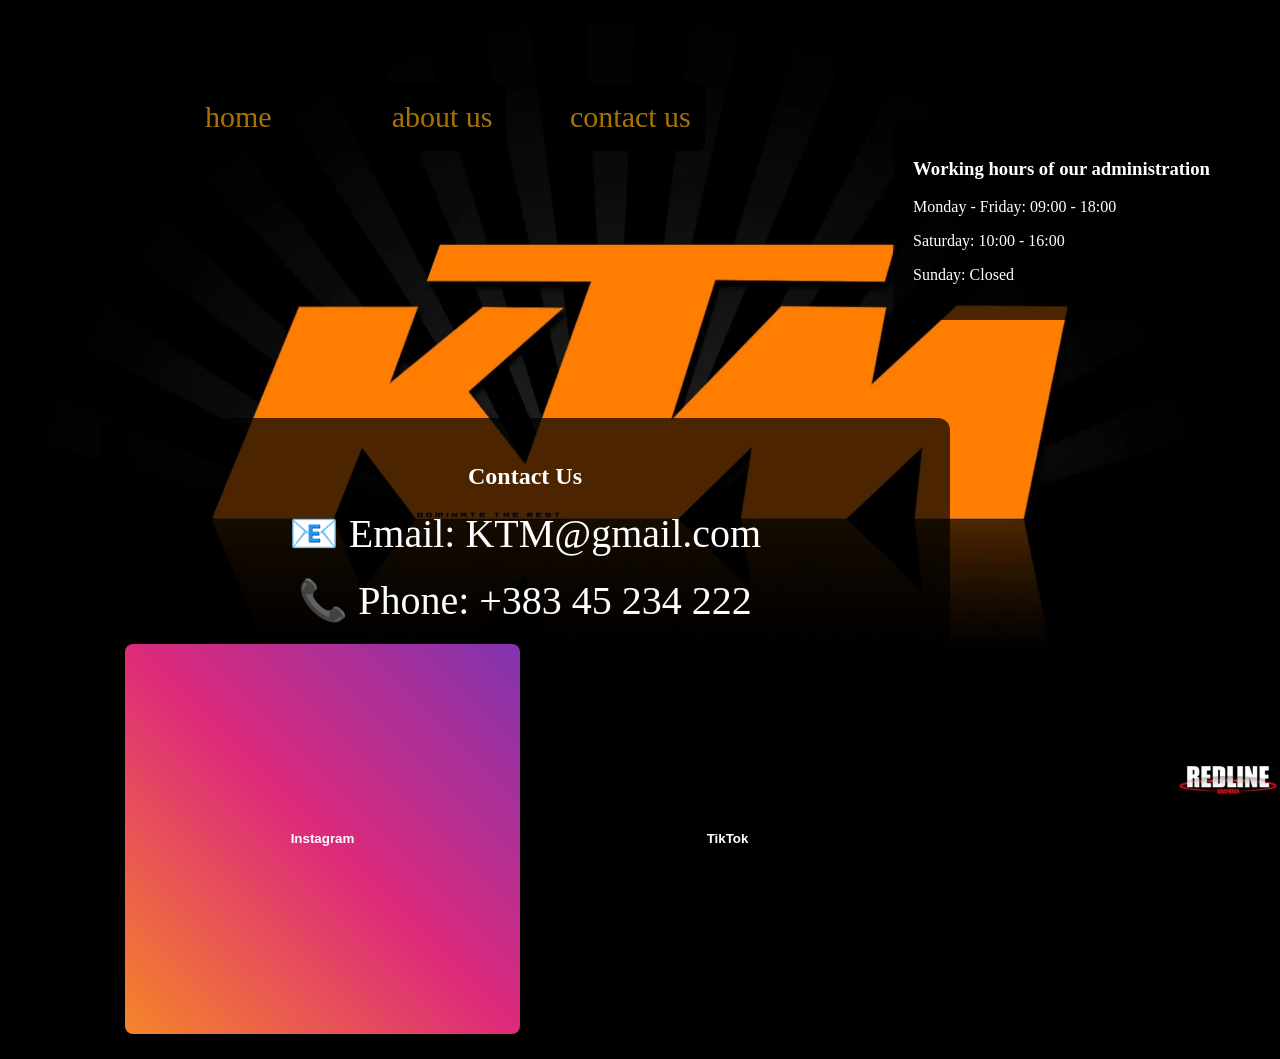
==== Ensar/index.html @ 3b07f46f "ensar commit" ====
nline text	
<!DOCTYPE html>
<html lang="en">
<head>
    <meta charset="UTF-8">
    <meta name="viewport" content="width=device-width, initial-scale=1.0">
    <title>Our motorcycles</title>
    <link rel="stylesheet" href="style.css">

</head>
<body>
    <div id="hero">
        <nav class="navbar">
           <ul>
            <li><a href="#">home</a></li>
           </ul>
           <ul>
             <li><a href="#">about us</a></li>
            <li><a href="contact.html">contact us</a></li>
           
           </ul>
        </nav>
        <img src="images/IMAGE.webp" alt="KMT">
          <ul>
       
             <section class="contact-section">
    <h2>Contact Us</h2>

    <div class="contact-item">
        <span>📧 Email:</span>
        <span>KTM@gmail.com</span>
    </div>

    <div class="contact-item">
        <span>📞 Phone:</span>
        <span>+383 45 234 222</span>
    </div>

    <div class="social-links">
        <button class="social-btn instagram">Instagram</button>
        <button class="social-btn tiktok">TikTok</button>
    </div>
    </div>
       <p>search about us</p>
    <input type="text" id="searchBox" placeholder="Search...">
 
<button id="searchBtn">done</button>
</section>
      </ul>
      </div>
     
<script src="main.js"></script>
  <div class="work-hours">
    <h3>Working hours of our administration</h3>
    <p>Monday - Friday: 09:00 - 18:00</p>
    <p>Saturday: 10:00 - 16:00</p>
    <p>Sunday: Closed</p>
</div>
       
   
     
     

     
</body>
</html>
---- Ensar/style.css ----
body{
    background-color: rgb(0, 0, 0);
    margin: 0;
}

.navbar {
    display: flex;
    background: none;
    position: absolute;
    left: 30px;
    top: 20px;
    right: auto;
    gap: 10px;
    color: rgb(0, 0, 0);
    margin-left:100px ;
    margin-right: 20px;
    text-decoration:none;
    width: 100%;
    height: 100%;
    font-size: 30px;}

.navbar a{
   display: inline-block;
   padding: 17px 14px;
   text-align: center;
   text-shadow: 1px 1px 1px black;
   color: rgb(168, 115, 0);
   margin: 5px;
   border-radius: 8px;
   background-color: rgb(0, 0, 0);
   text-decoration: none;
}

.navbar a:hover {
    color: white;
    transform:rotateX(20deg) ;
}

nav ul li {
    display: inline-block;
    padding: 10px 16px;
}

#hero h1 {
    position: absolute;
    top: 300px;
    left: 5%;
font-size: 60px;
font-family: 'Segoe UI', Tahoma, Geneva, Verdana, sans-serif;
text-shadow: 2px 2px 2px rgb(238, 238, 238); }

#hero {
    position: relative;
    text-align: center;
    color: white;
    height: 1vh;
}
.contact-section {
    position: absolute;
    top: 400px;
    left: 100px;
    z-index: 10;

    background: rgba(0,0,0,0.7);
    padding: 25px;
    border-radius: 12px;
    color: white;
    max-width: 800px;
}

.contact-section h2 {
    margin-bottom: 20px;
    text-align: center;
}

.contact-item {
    margin: 12px 0;
    font-size: 40px;
    margin-top: 20px;
}

.social-links {
    margin-top: 20px;
    display: flex;
    gap: 10px;
 
}

.social-btn {
    padding: 10px 18px;
    border: none;
    border-radius: 8px;
    color: white;
    font-weight: bold;
    cursor: pointer;
    transition: 0.3s;
    width: 900px;
    height: 390px;
    flex-direction: column;
    align-items: center;    
    gap: 20px;
    flex-direction: column;
    align-items: center;
    gap: 10px;
}
 


.instagram {
    background: linear-gradient(45deg, #f58529, #dd2a7b, #8134af);
}

.tiktok {
    background: #000;
}

.social-btn:hover {
    transform: translateY(-3px);
}


#hero img {
    width: 100%;
    max-height: 1700px;
    object-fit: cover;
}
#searchBox {
    padding: 10px;
    width: 250px;
    font-size: 16px;
}

#searchBtn {
    padding: 10px 20px;
    font-size: 16px;
    cursor: pointer;
}
#searchBox,
#searchBtn {
    position: relative;
    z-index: 11;
    left: 1500px;
}

.work-hours {
    position: absolute;
    top: 10 0px;
    right: 50px;
    color: white;
    background: rgba(0,0,0,0.7);
    padding: 20px;
    border-radius: 10px;
}
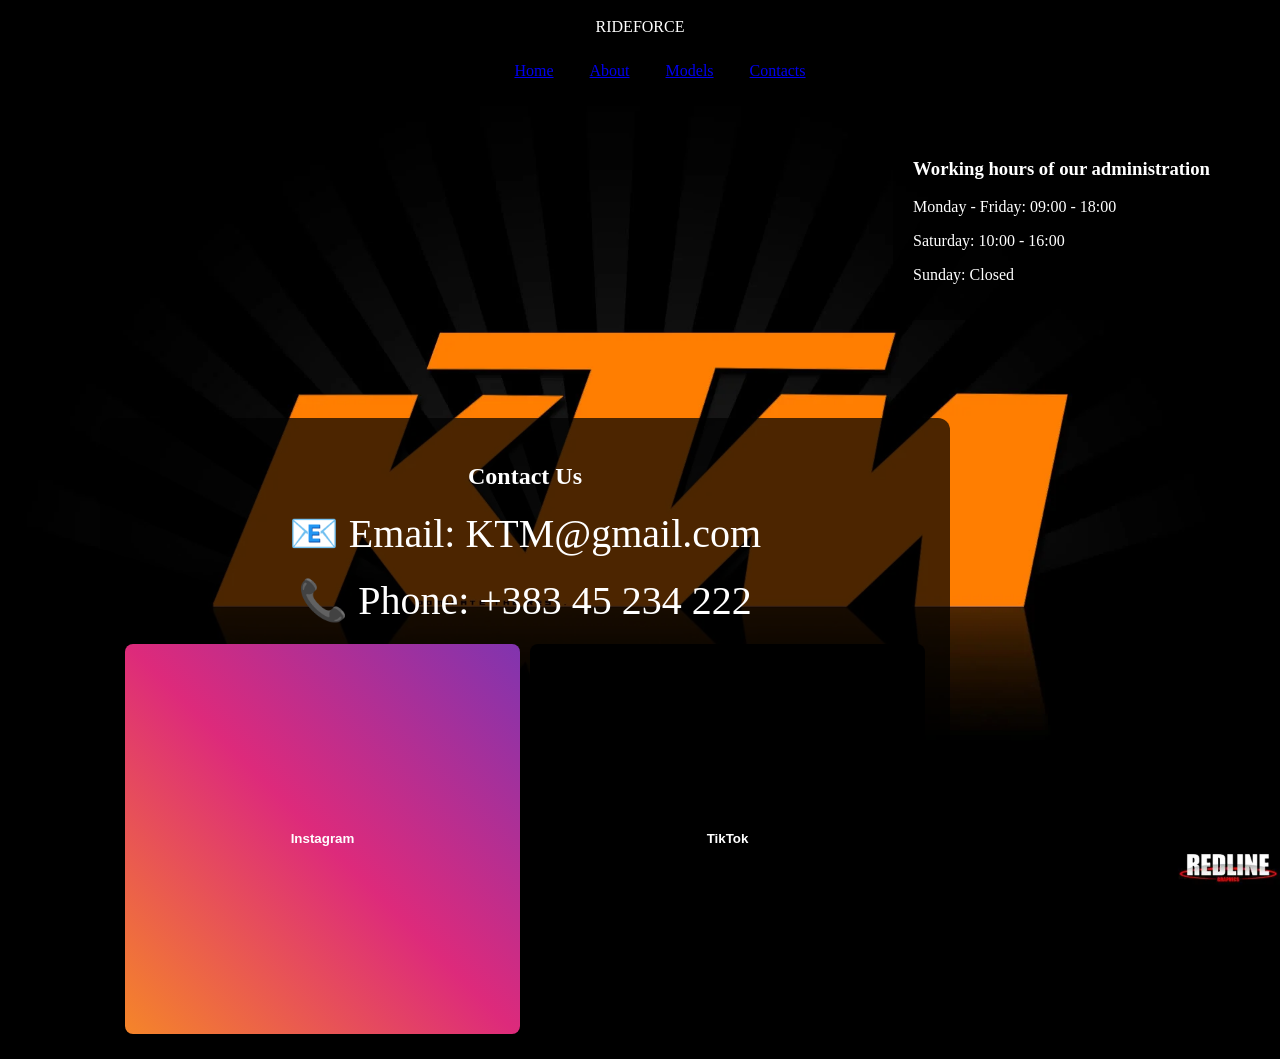
==== commit 36d55f8f: "e" ====
--- a/Ensar/index.html
+++ b/Ensar/index.html
@@ -10,16 +10,15 @@
 </head>
 <body>
     <div id="hero">
-        <nav class="navbar">
-           <ul>
-            <li><a href="#">home</a></li>
-           </ul>
-           <ul>
-             <li><a href="#">about us</a></li>
-            <li><a href="contact.html">contact us</a></li>
-           
-           </ul>
-        </nav>
+        <nav>
+      <div class="logo">RIDEFORCE</div>
+      <ul>
+        <li><a href="../ledion/">Home</a></li>
+        <li><a href="../Onida/">About</a></li>
+        <li><a href="../Maida/" class="active">Models</a></li>
+        <li><a href="../Ensar/">Contacts</a></li>
+      </ul>
+    </nav>
         <img src="images/IMAGE.webp" alt="KMT">
           <ul>
        
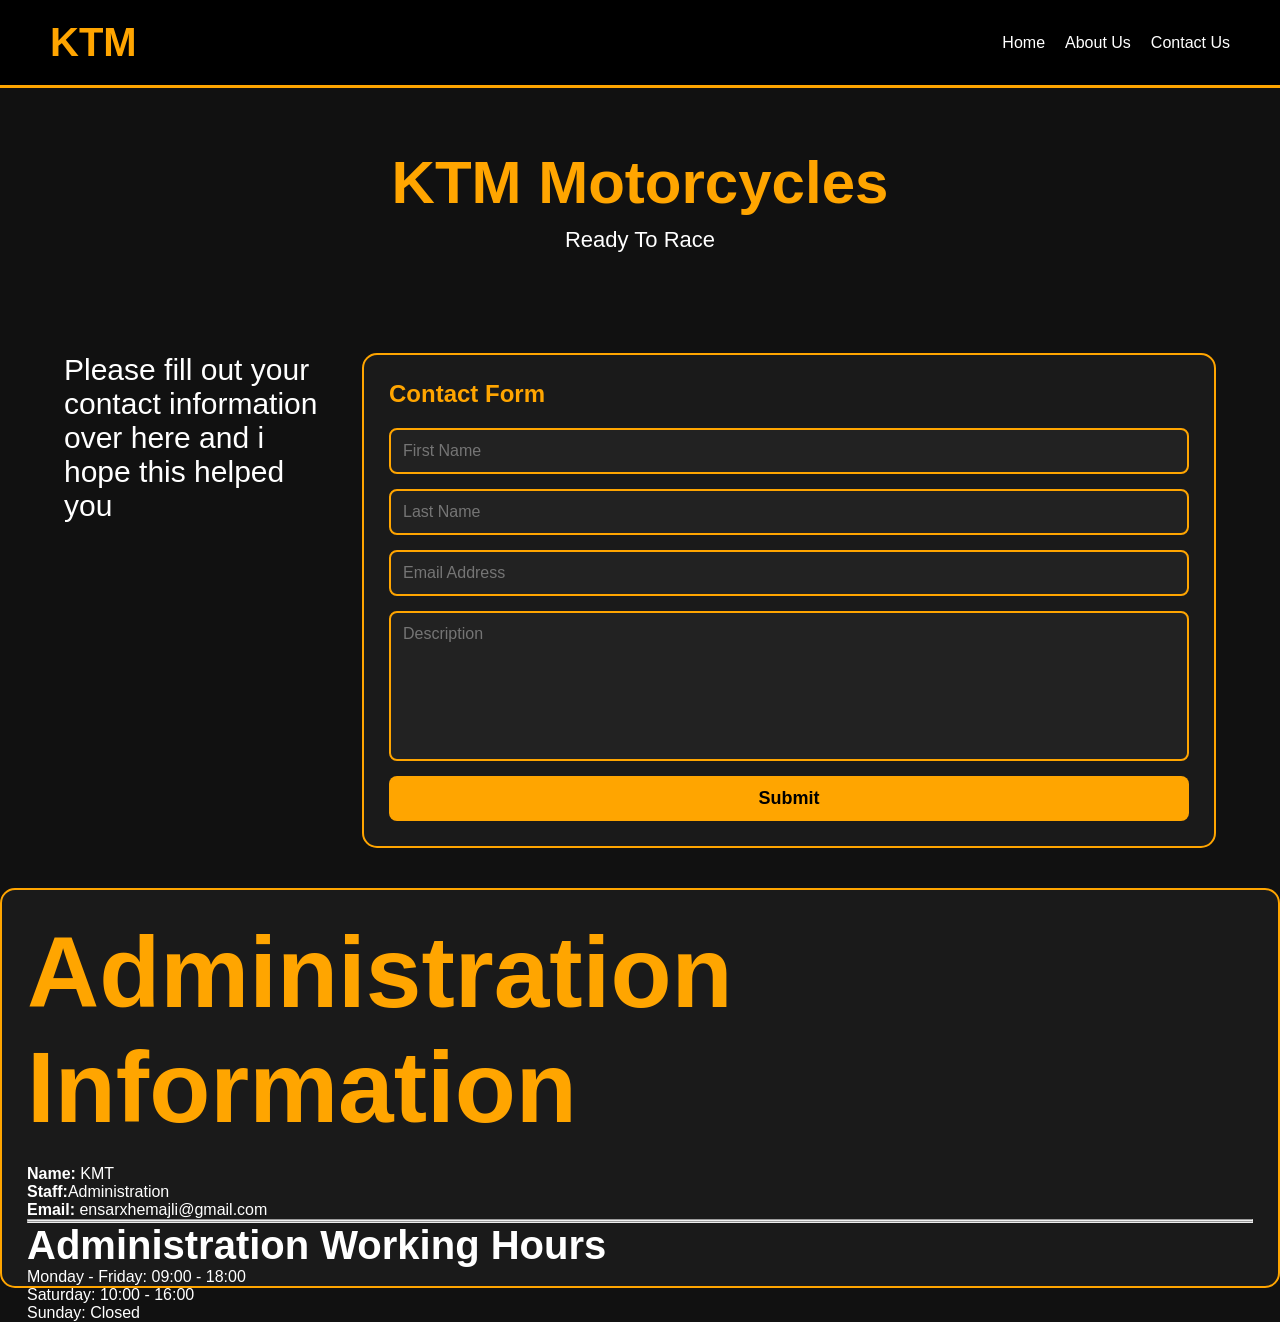
==== commit 357b419b: "ENSAR commit" ====
--- a/Ensar/index.html
+++ b/Ensar/index.html
@@ -1,65 +1,97 @@
-nline text	
 <!DOCTYPE html>
 <html lang="en">
 <head>
     <meta charset="UTF-8">
     <meta name="viewport" content="width=device-width, initial-scale=1.0">
-    <title>Our motorcycles</title>
+    <title>KTM Contact Page</title>
     <link rel="stylesheet" href="style.css">
-
 </head>
 <body>
-    <div id="hero">
-        <nav>
-      <div class="logo">RIDEFORCE</div>
-      <ul>
-        <li><a href="../ledion/">Home</a></li>
-        <li><a href="../Onida/">About</a></li>
-        <li><a href="../Maida/" class="active">Models</a></li>
-        <li><a href="../Ensar/">Contacts</a></li>
-      </ul>
+
+    <nav class="navbar">
+        <div class="logo">KTM</div>
+
+        <ul>
+            <li><a href="#">Home</a></li>
+            <li><a href="#">About Us</a></li>
+            <li><a href="#">Contact Us</a></li>
+        </ul>
     </nav>
-        <img src="images/IMAGE.webp" alt="KMT">
-          <ul>
-       
-             <section class="contact-section">
-    <h2>Contact Us</h2>
 
-    <div class="contact-item">
-        <span>📧 Email:</span>
-        <span>KTM@gmail.com</span>
+    <section class="hero">
+        <h1>KTM Motorcycles</h1>
+        <p>Ready To Race</p>
+    </section>
+
+    <div class="container">
+
+        <div class="information-box">
+           
+         <p>Please fill out your contact information 
+            over here and i hope this helped you
+         </p>
+        </div>
+
+        <div class="form-section">
+            <h2>Contact Form</h2>
+
+            <form id="contactForm">
+
+                <input
+                    type="text"
+                    id="firstName"
+                    placeholder="First Name"
+                    required
+                >
+
+                <input
+                    type="text"
+                    id="lastName"
+                    placeholder="Last Name"
+                    required
+                >
+
+                <input
+                    type="email"
+                    id="email"
+                    placeholder="Email Address"
+                    required
+                >
+
+                <textarea
+                    id="description"
+                    placeholder="Description"
+                    required
+                ></textarea>
+
+                <button type="submit">Submit</button>
+
+            </form>
+        </div>
+
     </div>
 
-    <div class="contact-item">
-        <span>📞 Phone:</span>
-        <span>+383 45 234 222</span>
-    </div>
+    <script src="main.js"></script>
+    <div class="info-box">
+    <h2>Administration Information</h2>
 
-    <div class="social-links">
-        <button class="social-btn instagram">Instagram</button>
-        <button class="social-btn tiktok">TikTok</button>
-    </div>
-    </div>
-       <p>search about us</p>
-    <input type="text" id="searchBox" placeholder="Search...">
- 
-<button id="searchBtn">done</button>
-</section>
-      </ul>
-      </div>
-     
-<script src="main.js"></script>
-  <div class="work-hours">
-    <h3>Working hours of our administration</h3>
+    <p><strong>Name:</strong> KMT</p>
+    <p><strong>Staff:</strong>Administration</p>
+    <p><strong>Email:</strong> ensarxhemajli@gmail.com</p>
+
+    <hr>
+
+
+
+
+    <hr>
+
+    <h3>Administration Working Hours</h3>
+
     <p>Monday - Friday: 09:00 - 18:00</p>
     <p>Saturday: 10:00 - 16:00</p>
     <p>Sunday: Closed</p>
 </div>
-       
-   
-     
-     
 
-     
 </body>
 </html>
--- a/Ensar/style.css
+++ b/Ensar/style.css
@@ -1,153 +1,239 @@
+*{
+    margin:0;
+    padding:0;
+    box-sizing:border-box;
+    font-family:Arial, Helvetica, sans-serif;
+}
+
 body{
-    background-color: rgb(0, 0, 0);
-    margin: 0;
-}
-
-.navbar {
-    display: flex;
-    background: none;
-    position: absolute;
-    left: 30px;
-    top: 20px;
-    right: auto;
-    gap: 10px;
-    color: rgb(0, 0, 0);
-    margin-left:100px ;
-    margin-right: 20px;
+    background:#111;
+    color:white;
+}
+
+
+
+.navbar{
+    background:black;
+    border-bottom:3px solid orange;
+    display:flex;
+    justify-content:space-between;
+    align-items:center;
+    padding:20px 50px;
+}
+
+.logo{
+    color:orange;
+    font-size:40px;
+    font-weight:bold;
+}
+
+.navbar ul{
+    display:flex;
+    gap:20px;
+    list-style:none;
+}
+
+.navbar a{
+    color:white;
     text-decoration:none;
-    width: 100%;
-    height: 100%;
-    font-size: 30px;}
-
-.navbar a{
-   display: inline-block;
-   padding: 17px 14px;
-   text-align: center;
-   text-shadow: 1px 1px 1px black;
-   color: rgb(168, 115, 0);
-   margin: 5px;
-   border-radius: 8px;
-   background-color: rgb(0, 0, 0);
-   text-decoration: none;
-}
-
-.navbar a:hover {
-    color: white;
-    transform:rotateX(20deg) ;
-}
-
-nav ul li {
-    display: inline-block;
-    padding: 10px 16px;
-}
-
-#hero h1 {
-    position: absolute;
-    top: 300px;
-    left: 5%;
-font-size: 60px;
-font-family: 'Segoe UI', Tahoma, Geneva, Verdana, sans-serif;
-text-shadow: 2px 2px 2px rgb(238, 238, 238); }
-
-#hero {
-    position: relative;
-    text-align: center;
-    color: white;
-    height: 1vh;
-}
-.contact-section {
-    position: absolute;
-    top: 400px;
-    left: 100px;
-    z-index: 10;
-
-    background: rgba(0,0,0,0.7);
-    padding: 25px;
-    border-radius: 12px;
-    color: white;
-    max-width: 800px;
-}
-
-.contact-section h2 {
-    margin-bottom: 20px;
-    text-align: center;
-}
-
-.contact-item {
-    margin: 12px 0;
+    transition:0.3s;
+}
+
+.navbar a:hover{
+    color:orange;
+}
+
+
+
+.hero{
+    text-align:center;
+    padding:60px 20px;
+}
+
+.hero h1{
+    color:orange;
+    font-size:60px;
+}
+
+.hero p{
+    margin-top:10px;
+    font-size:22px;
+}
+
+
+
+.container{
+    width:90%;
+    max-width:1200px;
+    margin:40px auto;
+    display:flex;
+    gap:30px;
+}
+
+
+.info-box{
+    flex:1;
+    background:#1a1a1a;
+    border:2px solid orange;
+    border-radius:15px;
+    padding:25px;
+    height: 400px;
+}
+
+.info-box h3{
     font-size: 40px;
-    margin-top: 20px;
-}
-
-.social-links {
-    margin-top: 20px;
-    display: flex;
-    gap: 10px;
- 
-}
-
-.social-btn {
-    padding: 10px 18px;
-    border: none;
-    border-radius: 8px;
-    color: white;
-    font-weight: bold;
-    cursor: pointer;
-    transition: 0.3s;
-    width: 900px;
-    height: 390px;
-    flex-direction: column;
-    align-items: center;    
-    gap: 20px;
-    flex-direction: column;
-    align-items: center;
-    gap: 10px;
-}
- 
-
-
-.instagram {
-    background: linear-gradient(45deg, #f58529, #dd2a7b, #8134af);
-}
-
-.tiktok {
-    background: #000;
-}
-
-.social-btn:hover {
-    transform: translateY(-3px);
-}
-
-
-#hero img {
-    width: 100%;
-    max-height: 1700px;
-    object-fit: cover;
-}
-#searchBox {
-    padding: 10px;
-    width: 250px;
-    font-size: 16px;
-}
-
-#searchBtn {
-    padding: 10px 20px;
-    font-size: 16px;
-    cursor: pointer;
-}
-#searchBox,
-#searchBtn {
-    position: relative;
-    z-index: 11;
-    left: 1500px;
-}
-
-.work-hours {
-    position: absolute;
-    top: 10 0px;
-    right: 50px;
-    color: white;
-    background: rgba(0,0,0,0.7);
-    padding: 20px;
-    border-radius: 10px;
+}
+
+.info-box h2{
+    color:orange;
+    margin-bottom:20px;
+    font-size: 100px;
+}
+
+.information-box{
+    margin-bottom:15px;
+    font-size:18px;
+    font-size:30px ;
+}
+
+.social-links{
+    display:flex;
+    flex-direction:column;
+    gap:10px;
+    margin-top:20px;
+}
+
+.social-links a{
+    text-decoration:none;
+    text-align:center;
+    color:white;
+    padding:12px;
+    border-radius:8px;
+    font-weight:bold;
+}
+
+.instagram{
+    background:linear-gradient(
+        45deg,
+        #f58529,
+        #dd2a7b,
+        #8134af
+    );
+}
+
+.tiktok{
+    background:black;
+    border:2px solid orange;
+}
+
+
+
+.form-section{
+    flex:2;
+    background:#1a1a1a;
+    border:2px solid orange;
+    border-radius:15px;
+    padding:25px;
+}
+
+.form-section h2{
+    color:orange;
+    margin-bottom:20px;
+}
+
+#contactForm{
+    display:flex;
+    flex-direction:column;
+    gap:15px;
+    width: 800px;
+}
+
+#contactForm input,
+#contactForm textarea{
+    padding:12px;
+    background:#222;
+    color:white;
+    border:2px solid orange;
+    border-radius:8px;
+    font-size:16px;
+}
+
+#contactForm textarea{
+    height:150px;
+    resize:none;
+}
+
+#contactForm button{
+    padding:12px;
+    border:none;
+    border-radius:8px;
+    background:orange;
+    color:black;
+    font-size:18px;
+    font-weight:bold;
+    cursor:pointer;
+    transition:0.3s;
+}
+
+#contactForm button:hover{
+    background:white;
+}
+
+
+
+@media(max-width:900px){
+
+    .container{
+        flex-direction:column;
+    }
+
+    .hero h1{
+        font-size:40px;
+    }
+}
+.admin-card{
+    background:#111;
+    border:2px solid orange;
+    border-radius:15px;
+    padding:25px;
+    width:300px;
+    box-shadow:0 0 15px rgba(255,165,0,.4);
+}
+
+.admin-card h2{
+    color:orange;
+    text-align:center;
+    margin-bottom:20px;
+}
+
+
+
+.admin-info{
+    animation:floatCard 3s ease-in-out infinite;
+}
+
+.admin-info p{
+    background:#1b1b1b;
+    padding:12px;
+    margin:10px 0;
+    border-left:4px solid orange;
+    border-radius:8px;
+    transition:.3s;
+}
+
+.admin-info p:hover{
+    transform:translateX(10px);
+    box-shadow:0 0 15px orange;
+}
+
+@keyframes floatCard{
+    0%{
+        transform:translateY(0);
+    }
+    50%{
+        transform:translateY(-8px);
+    }
+    100%{
+        transform:translateY(0);
+    }
 }
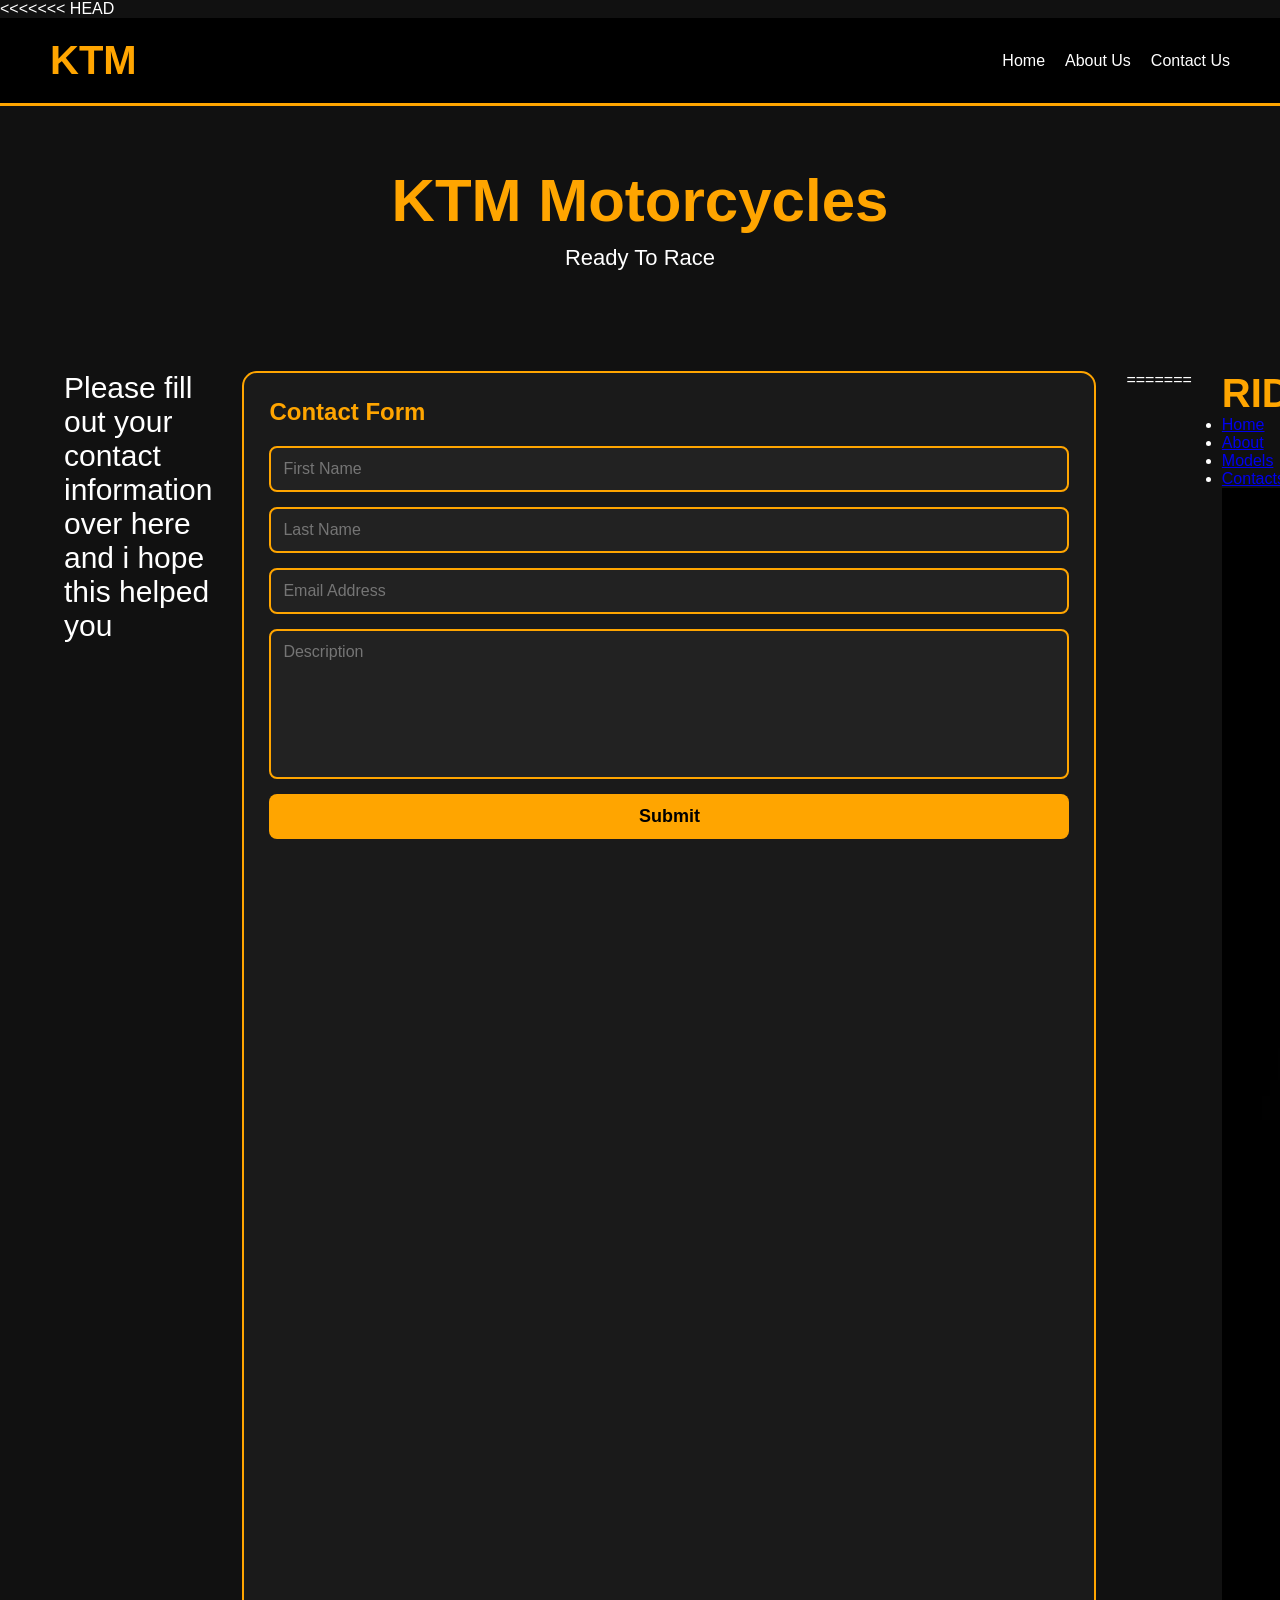
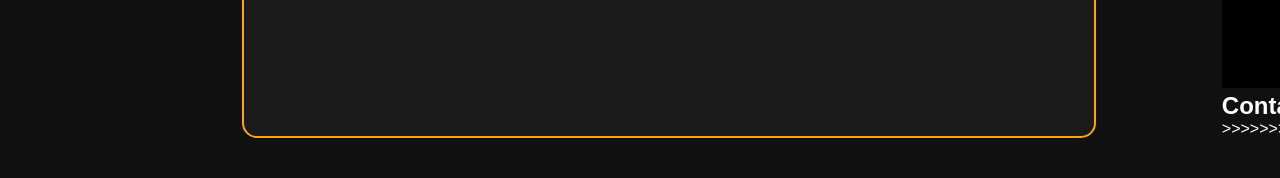
==== commit 0108b3b3: "ens" ====
--- a/Ensar/index.html
+++ b/Ensar/index.html
@@ -7,6 +7,7 @@
     <link rel="stylesheet" href="style.css">
 </head>
 <body>
+<<<<<<< HEAD
 
     <nav class="navbar">
         <div class="logo">KTM</div>
@@ -68,6 +69,23 @@
 
             </form>
         </div>
+=======
+    <div id="hero">
+        <nav>
+      <div class="logo">RIDEFORCE</div>
+      <ul>
+        <li><a href="../ledion/">Home</a></li>
+        <li><a href="../Onida/">About</a></li>
+        <li><a href="../Maida/" class="active">Models</a></li>
+        <li><a href="../Ensar/">Contacts</a></li>
+      </ul>
+    </nav>
+        <img src="images/IMAGE.webp" alt="KMT">
+          <ul>
+       
+             <section class="contact-section">
+    <h2>Contact Us</h2>
+>>>>>>> 36d55f8f9f957b67123cfa957ec5228c1d521f0e
 
     </div>
 
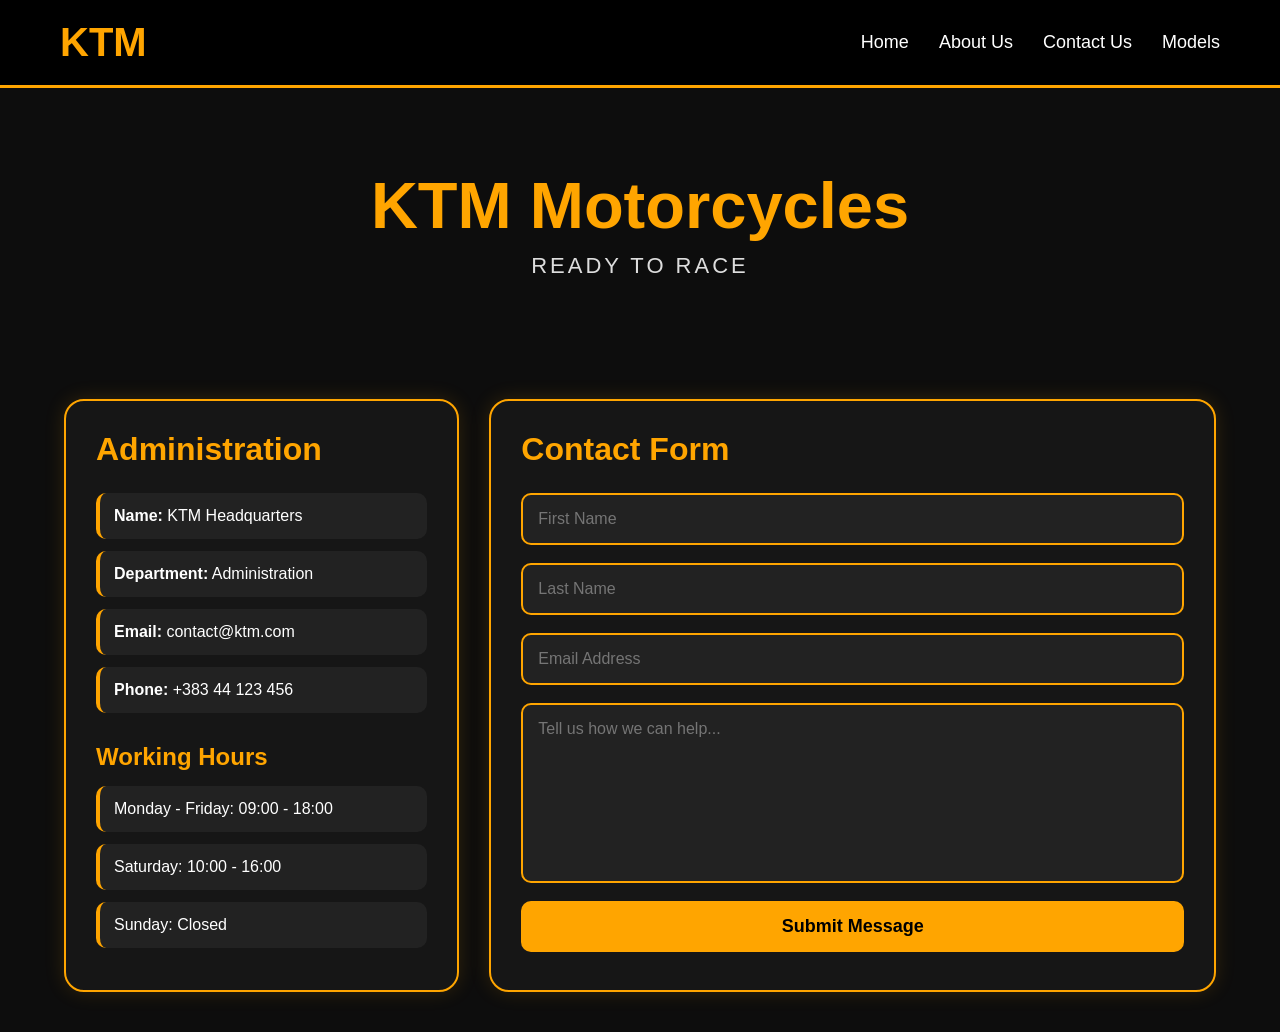
==== commit f07fbea1: "ensar 1" ====
--- a/Ensar/index.html
+++ b/Ensar/index.html
@@ -6,8 +6,8 @@
     <title>KTM Contact Page</title>
     <link rel="stylesheet" href="style.css">
 </head>
+
 <body>
-<<<<<<< HEAD
 
     <nav class="navbar">
         <div class="logo">KTM</div>
@@ -16,100 +16,61 @@
             <li><a href="#">Home</a></li>
             <li><a href="#">About Us</a></li>
             <li><a href="#">Contact Us</a></li>
+            <li><a href="#">Models</a></li>
         </ul>
     </nav>
 
     <section class="hero">
         <h1>KTM Motorcycles</h1>
-        <p>Ready To Race</p>
+        <p>READY TO RACE</p>
     </section>
 
     <div class="container">
 
-        <div class="information-box">
-           
-         <p>Please fill out your contact information 
-            over here and i hope this helped you
-         </p>
+        <div class="info-box">
+
+            <h2>Administration</h2>
+
+            <div class="admin-info">
+
+                <p><strong>Name:</strong> KTM Headquarters</p>
+                <p><strong>Department:</strong> Administration</p>
+                <p><strong>Email:</strong> contact@ktm.com</p>
+                <p><strong>Phone:</strong> +383 44 123 456</p>
+
+            </div>
+
+            <h3>Working Hours</h3>
+
+            <div class="admin-info">
+
+                <p>Monday - Friday: 09:00 - 18:00</p>
+                <p>Saturday: 10:00 - 16:00</p>
+                <p>Sunday: Closed</p>
+
+            </div>
+
         </div>
 
         <div class="form-section">
+
             <h2>Contact Form</h2>
 
             <form id="contactForm">
 
-                <input
-                    type="text"
-                    id="firstName"
-                    placeholder="First Name"
-                    required
-                >
+                <input type="text" placeholder="First Name" required>
+                <input type="text" placeholder="Last Name" required>
+                <input type="email" placeholder="Email Address" required>
 
-                <input
-                    type="text"
-                    id="lastName"
-                    placeholder="Last Name"
-                    required
-                >
+                <textarea placeholder="Tell us how we can help..." required></textarea>
 
-                <input
-                    type="email"
-                    id="email"
-                    placeholder="Email Address"
-                    required
-                >
-
-                <textarea
-                    id="description"
-                    placeholder="Description"
-                    required
-                ></textarea>
-
-                <button type="submit">Submit</button>
+                <button type="submit">Submit Message</button>
 
             </form>
+
         </div>
-=======
-    <div id="hero">
-        <nav>
-      <div class="logo">RIDEFORCE</div>
-      <ul>
-        <li><a href="../ledion/">Home</a></li>
-        <li><a href="../Onida/">About</a></li>
-        <li><a href="../Maida/" class="active">Models</a></li>
-        <li><a href="../Ensar/">Contacts</a></li>
-      </ul>
-    </nav>
-        <img src="images/IMAGE.webp" alt="KMT">
-          <ul>
-       
-             <section class="contact-section">
-    <h2>Contact Us</h2>
->>>>>>> 36d55f8f9f957b67123cfa957ec5228c1d521f0e
 
     </div>
 
-    <script src="main.js"></script>
-    <div class="info-box">
-    <h2>Administration Information</h2>
-
-    <p><strong>Name:</strong> KMT</p>
-    <p><strong>Staff:</strong>Administration</p>
-    <p><strong>Email:</strong> ensarxhemajli@gmail.com</p>
-
-    <hr>
-
-
-
-
-    <hr>
-
-    <h3>Administration Working Hours</h3>
-
-    <p>Monday - Friday: 09:00 - 18:00</p>
-    <p>Saturday: 10:00 - 16:00</p>
-    <p>Sunday: Closed</p>
-</div>
-
 </body>
 </html>
--- a/Ensar/style.css
+++ b/Ensar/style.css
@@ -6,37 +6,41 @@
 }
 
 body{
-    background:#111;
+    background:#0d0d0d;
     color:white;
 }
 
 
 
 .navbar{
-    background:black;
-    border-bottom:3px solid orange;
     display:flex;
     justify-content:space-between;
     align-items:center;
-    padding:20px 50px;
+    padding:20px 60px;
+    background:#000;
+    border-bottom:3px solid orange;
+    position:sticky;
+    top:0;
+    z-index:100;
 }
 
 .logo{
-    color:orange;
     font-size:40px;
     font-weight:bold;
+    color:orange;
 }
 
 .navbar ul{
     display:flex;
-    gap:20px;
     list-style:none;
+    gap:30px;
 }
 
 .navbar a{
+    text-decoration:none;
     color:white;
-    text-decoration:none;
-    transition:0.3s;
+    font-size:18px;
+    transition:.3s;
 }
 
 .navbar a:hover{
@@ -47,192 +51,176 @@
 
 .hero{
     text-align:center;
-    padding:60px 20px;
+    padding:80px 20px;
 }
 
 .hero h1{
-    color:orange;
-    font-size:60px;
+    font-size:65px;
+    color:orange;
+    margin-bottom:10px;
 }
 
 .hero p{
-    margin-top:10px;
     font-size:22px;
+    letter-spacing:3px;
+    color:#ddd;
 }
 
 
 
 .container{
     width:90%;
-    max-width:1200px;
+    max-width:1400px;
     margin:40px auto;
     display:flex;
     gap:30px;
-}
+    align-items:stretch;
+}
+
 
 
 .info-box{
     flex:1;
-    background:#1a1a1a;
+    background:#161616;
     border:2px solid orange;
-    border-radius:15px;
-    padding:25px;
-    height: 400px;
+    border-radius:20px;
+    padding:30px;
+    box-shadow:0 0 20px rgba(255,165,0,.15);
+}
+
+.info-box h2{
+    color:orange;
+    margin-bottom:25px;
+    font-size:32px;
 }
 
 .info-box h3{
-    font-size: 40px;
-}
-
-.info-box h2{
-    color:orange;
-    margin-bottom:20px;
-    font-size: 100px;
-}
-
-.information-box{
+    color:orange;
+    margin-top:30px;
     margin-bottom:15px;
-    font-size:18px;
-    font-size:30px ;
-}
-
-.social-links{
-    display:flex;
-    flex-direction:column;
-    gap:10px;
-    margin-top:20px;
-}
-
-.social-links a{
-    text-decoration:none;
-    text-align:center;
-    color:white;
-    padding:12px;
-    border-radius:8px;
-    font-weight:bold;
-}
-
-.instagram{
-    background:linear-gradient(
-        45deg,
-        #f58529,
-        #dd2a7b,
-        #8134af
-    );
-}
-
-.tiktok{
-    background:black;
-    border:2px solid orange;
+    font-size:24px;
+}
+
+.admin-info p{
+    background:#222;
+    padding:14px;
+    margin-bottom:12px;
+    border-left:4px solid orange;
+    border-radius:10px;
+    transition:.3s;
+}
+
+.admin-info p:hover{
+    transform:translateX(8px);
+    box-shadow:0 0 15px rgba(255,165,0,.4);
 }
 
 
 
 .form-section{
     flex:2;
-    background:#1a1a1a;
+    background:#161616;
     border:2px solid orange;
-    border-radius:15px;
-    padding:25px;
+    border-radius:20px;
+    padding:30px;
+    box-shadow:0 0 20px rgba(255,165,0,.15);
 }
 
 .form-section h2{
     color:orange;
-    margin-bottom:20px;
+    margin-bottom:25px;
+    font-size:32px;
 }
 
 #contactForm{
     display:flex;
     flex-direction:column;
-    gap:15px;
-    width: 800px;
+    gap:18px;
+    width:100%;
 }
 
 #contactForm input,
 #contactForm textarea{
-    padding:12px;
+    width:100%;
+    padding:15px;
     background:#222;
+    border:2px solid orange;
+    border-radius:10px;
     color:white;
-    border:2px solid orange;
-    border-radius:8px;
     font-size:16px;
+    outline:none;
+    transition:.3s;
+}
+
+#contactForm input:focus,
+#contactForm textarea:focus{
+    box-shadow:0 0 15px rgba(255,165,0,.5);
 }
 
 #contactForm textarea{
-    height:150px;
+    height:180px;
     resize:none;
 }
 
 #contactForm button{
-    padding:12px;
-    border:none;
-    border-radius:8px;
     background:orange;
     color:black;
+    border:none;
+    padding:15px;
+    border-radius:10px;
     font-size:18px;
     font-weight:bold;
     cursor:pointer;
-    transition:0.3s;
+    transition:.3s;
 }
 
 #contactForm button:hover{
     background:white;
+    transform:translateY(-2px);
 }
 
 
 
 @media(max-width:900px){
+
+    .navbar{
+        flex-direction:column;
+        gap:15px;
+        padding:20px;
+    }
+
+    .navbar ul{
+        flex-wrap:wrap;
+        justify-content:center;
+    }
+
+    .hero h1{
+        font-size:42px;
+    }
 
     .container{
         flex-direction:column;
     }
 
-    .hero h1{
-        font-size:40px;
-    }
-}
-.admin-card{
-    background:#111;
-    border:2px solid orange;
-    border-radius:15px;
-    padding:25px;
-    width:300px;
-    box-shadow:0 0 15px rgba(255,165,0,.4);
-}
-
-.admin-card h2{
-    color:orange;
-    text-align:center;
-    margin-bottom:20px;
-}
-
-
-
-.admin-info{
-    animation:floatCard 3s ease-in-out infinite;
-}
-
-.admin-info p{
-    background:#1b1b1b;
-    padding:12px;
-    margin:10px 0;
-    border-left:4px solid orange;
-    border-radius:8px;
-    transition:.3s;
-}
-
-.admin-info p:hover{
-    transform:translateX(10px);
-    box-shadow:0 0 15px orange;
-}
-
-@keyframes floatCard{
+    .info-box,
+    .form-section{
+        width:100%;
+    }
+}
+.info-box,
+.form-section{
+    animation:float 3s ease-in-out infinite;
+}
+
+@keyframes float{
     0%{
         transform:translateY(0);
     }
+
     50%{
-        transform:translateY(-8px);
-    }
+        transform:translateY(-12px);
+    }
+
     100%{
         transform:translateY(0);
     }
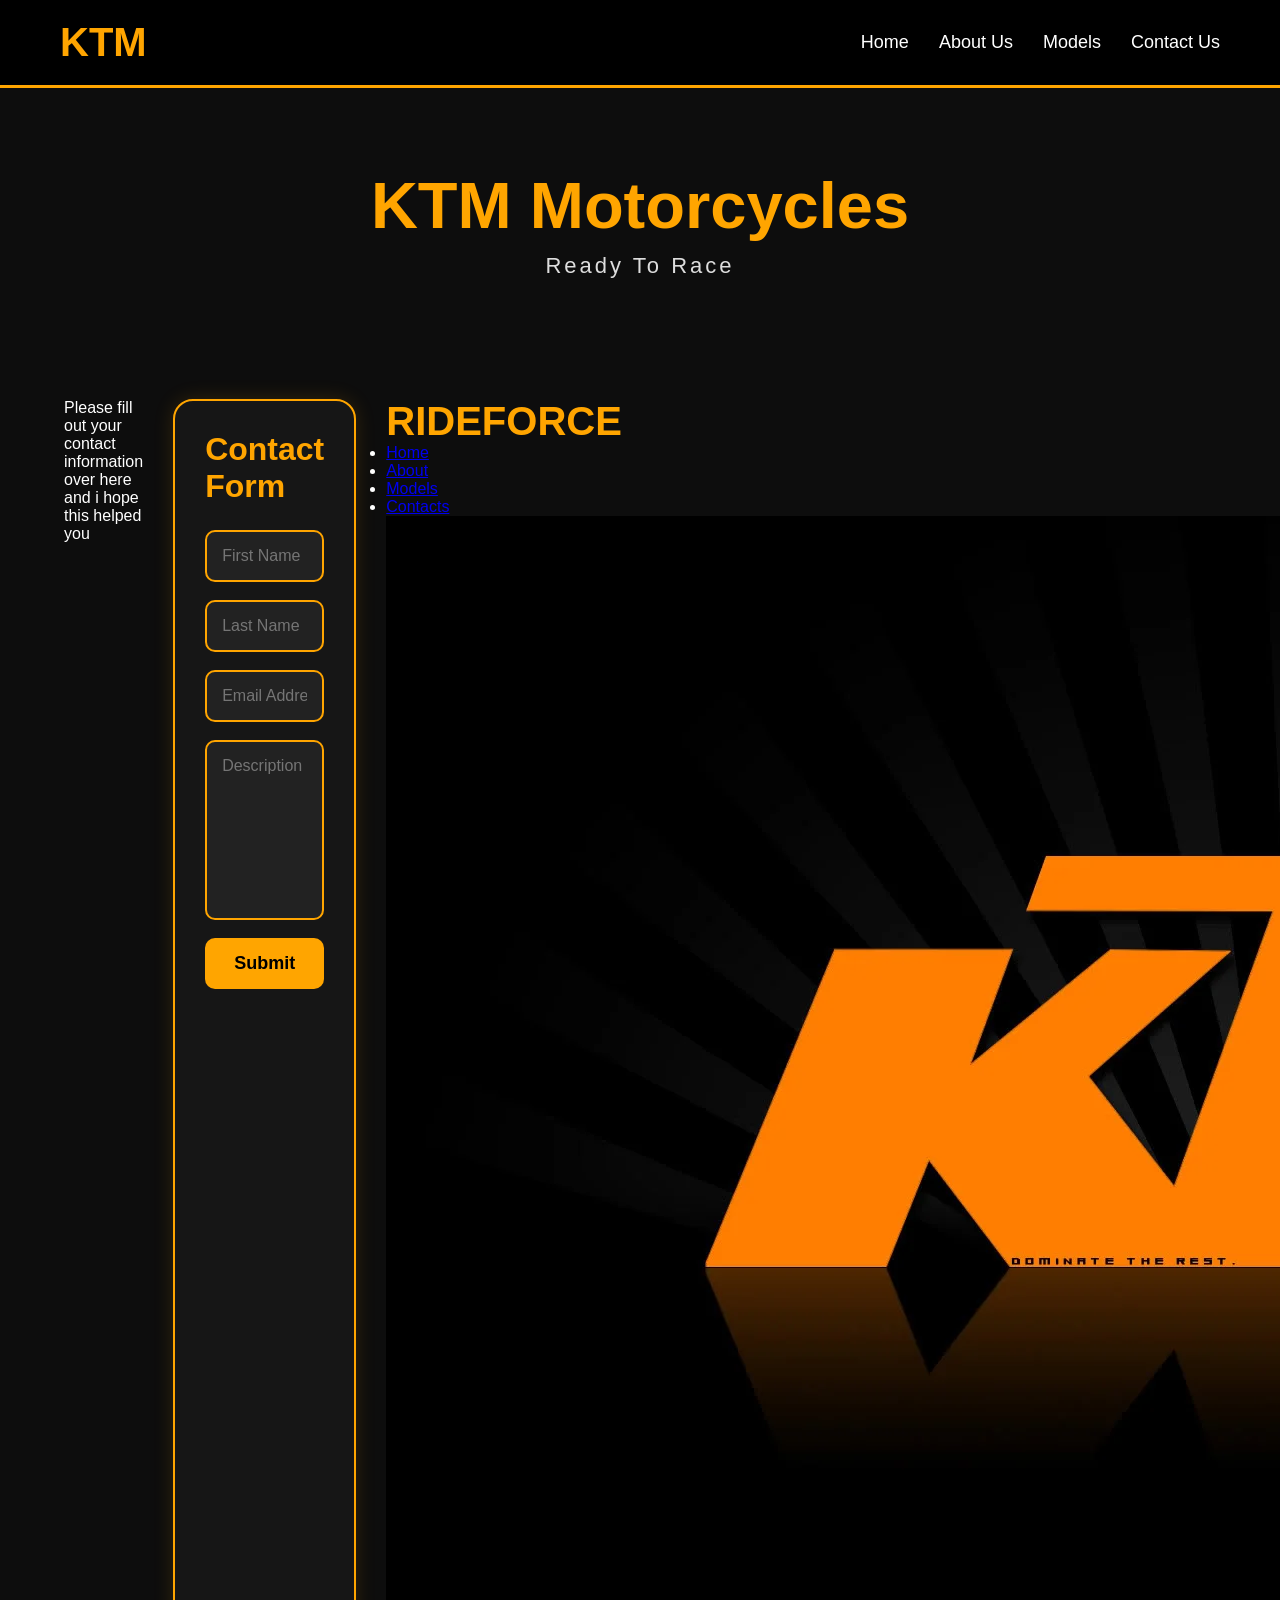
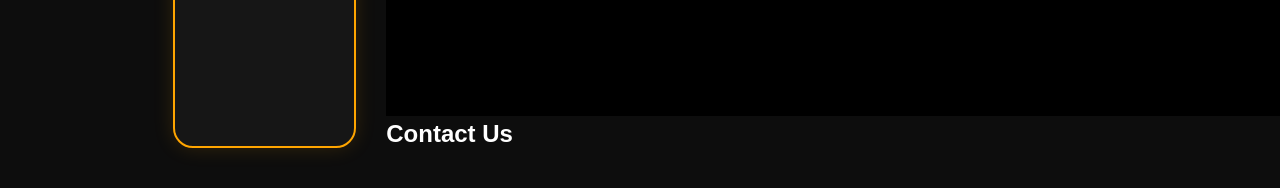
==== commit 171028fe: "commit" ====
--- a/Ensar/index.html
+++ b/Ensar/index.html
@@ -6,71 +6,108 @@
     <title>KTM Contact Page</title>
     <link rel="stylesheet" href="style.css">
 </head>
-
 <body>
 
     <nav class="navbar">
         <div class="logo">KTM</div>
 
         <ul>
-            <li><a href="#">Home</a></li>
-            <li><a href="#">About Us</a></li>
-            <li><a href="#">Contact Us</a></li>
-            <li><a href="#">Models</a></li>
+            <li><a href="../ledion/index.html">Home</a></li>
+            <li><a href="../Onida/index.html">About Us</a></li>
+            <li><a href="../Maida/index.html">Models</a></li>
+            <li><a href="../Ensar/index.html">Contact Us</a></li>
         </ul>
     </nav>
 
     <section class="hero">
         <h1>KTM Motorcycles</h1>
-        <p>READY TO RACE</p>
+        <p>Ready To Race</p>
     </section>
 
     <div class="container">
 
-        <div class="info-box">
-
-            <h2>Administration</h2>
-
-            <div class="admin-info">
-
-                <p><strong>Name:</strong> KTM Headquarters</p>
-                <p><strong>Department:</strong> Administration</p>
-                <p><strong>Email:</strong> contact@ktm.com</p>
-                <p><strong>Phone:</strong> +383 44 123 456</p>
-
-            </div>
-
-            <h3>Working Hours</h3>
-
-            <div class="admin-info">
-
-                <p>Monday - Friday: 09:00 - 18:00</p>
-                <p>Saturday: 10:00 - 16:00</p>
-                <p>Sunday: Closed</p>
-
-            </div>
-
+        <div class="information-box">
+           
+         <p>Please fill out your contact information 
+            over here and i hope this helped you
+         </p>
         </div>
 
         <div class="form-section">
-
             <h2>Contact Form</h2>
 
             <form id="contactForm">
 
-                <input type="text" placeholder="First Name" required>
-                <input type="text" placeholder="Last Name" required>
-                <input type="email" placeholder="Email Address" required>
+                <input
+                    type="text"
+                    id="firstName"
+                    placeholder="First Name"
+                    required
+                >
 
-                <textarea placeholder="Tell us how we can help..." required></textarea>
+                <input
+                    type="text"
+                    id="lastName"
+                    placeholder="Last Name"
+                    required
+                >
 
-                <button type="submit">Submit Message</button>
+                <input
+                    type="email"
+                    id="email"
+                    placeholder="Email Address"
+                    required
+                >
+
+                <textarea
+                    id="description"
+                    placeholder="Description"
+                    required
+                ></textarea>
+
+                <button type="submit">Submit</button>
 
             </form>
-
         </div>
+    <div id="hero">
+        <nav>
+      <div class="logo">RIDEFORCE</div>
+      <ul>
+        <li><a href="../ledion/">Home</a></li>
+        <li><a href="../Onida/">About</a></li>
+        <li><a href="../Maida/" class="active">Models</a></li>
+        <li><a href="../Ensar/">Contacts</a></li>
+      </ul>
+    </nav>
+        <img src="images/IMAGE.webp" alt="KMT">
+          <ul>
+       
+             <section class="contact-section">
+    <h2>Contact Us</h2>
 
     </div>
 
+    <script src="main.js"></script>
+    <div class="info-box">
+    <h2>Administration Information</h2>
+
+    <p><strong>Name:</strong> KMT</p>
+    <p><strong>Staff:</strong>Administration</p>
+    <p><strong>Email:</strong> ensarxhemajli@gmail.com</p>
+
+    <hr>
+
+
+
+
+    <hr>
+
+    <h3>Administration Working Hours</h3>
+
+    <p>Monday - Friday: 09:00 - 18:00</p>
+    <p>Saturday: 10:00 - 16:00</p>
+    <p>Sunday: Closed</p>
+</div>
+
 </body>
 </html>
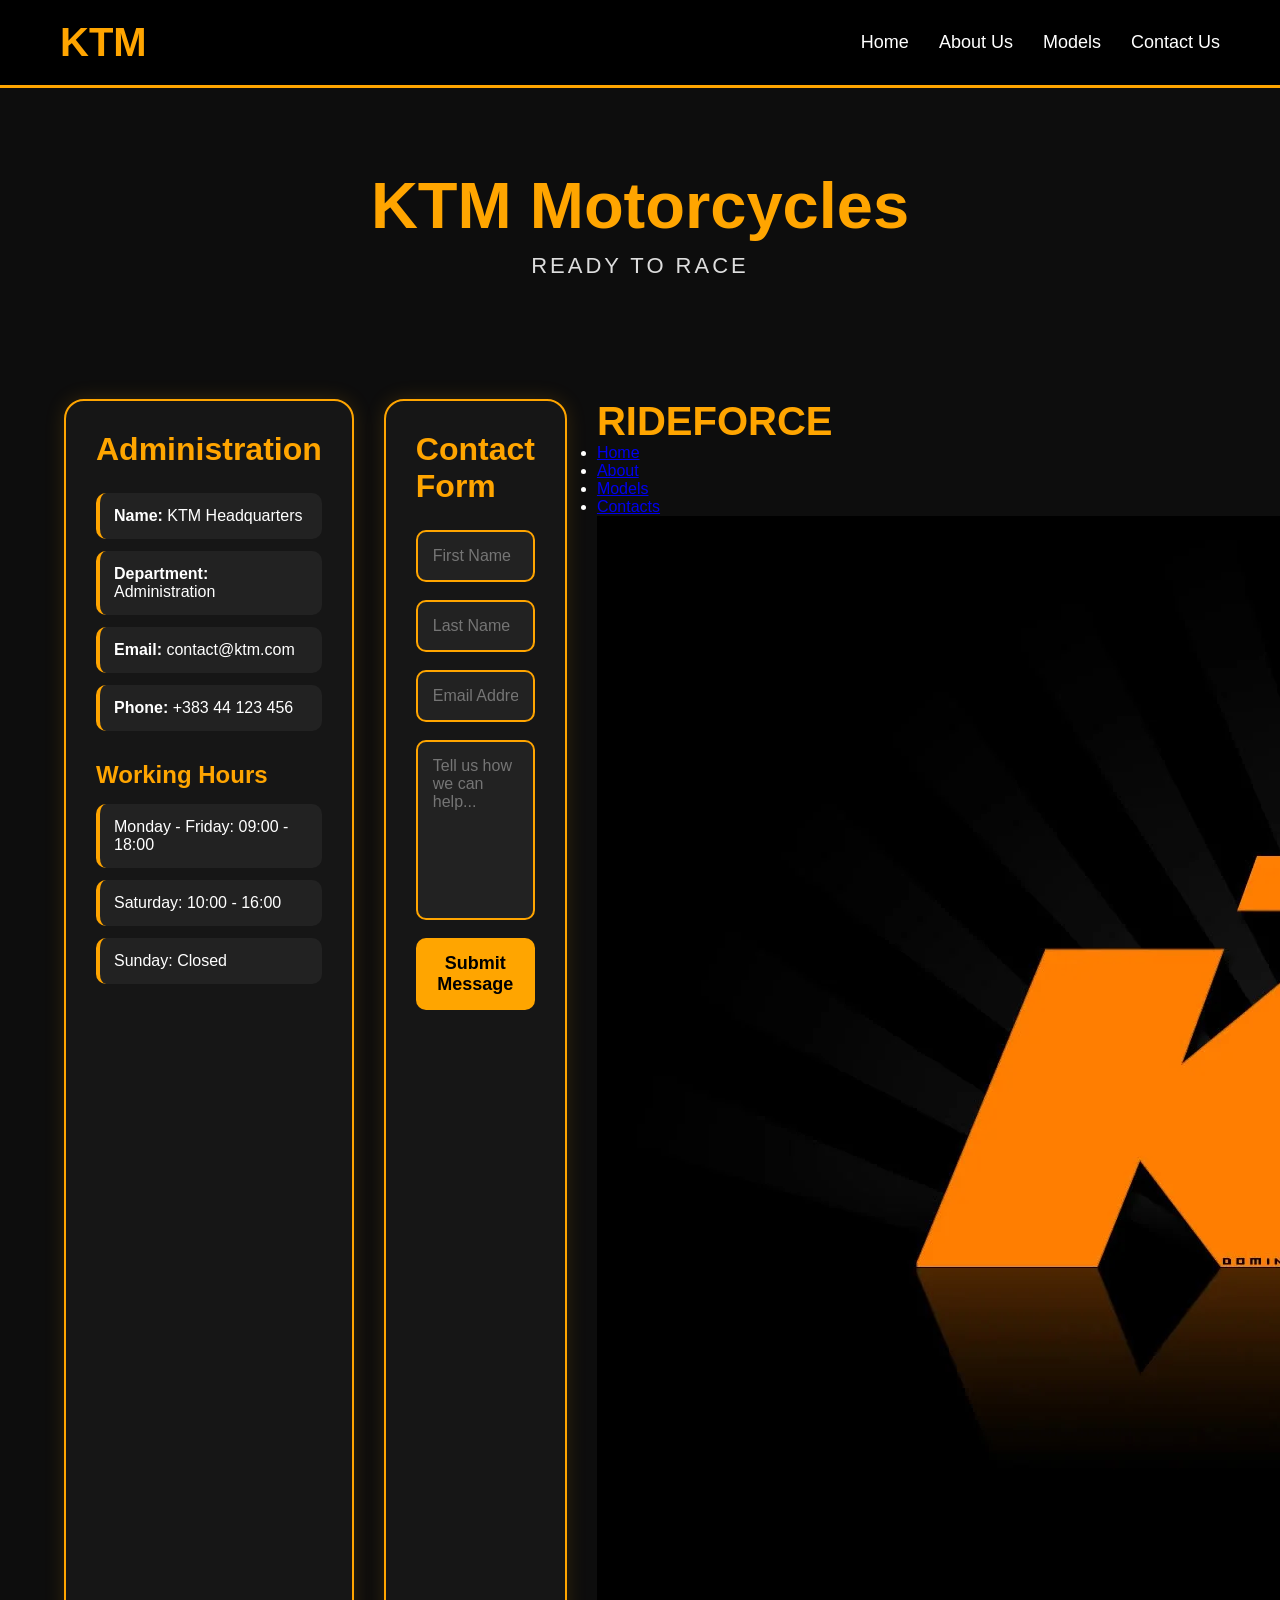
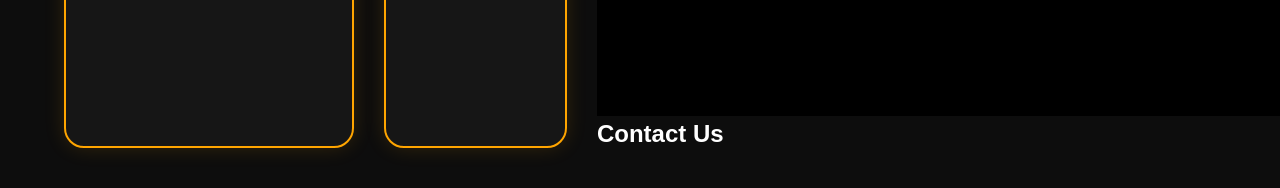
==== commit 81b909c6: "commit" ====
--- a/Ensar/index.html
+++ b/Ensar/index.html
@@ -6,6 +6,7 @@
     <title>KTM Contact Page</title>
     <link rel="stylesheet" href="style.css">
 </head>
+
 <body>
 
     <nav class="navbar">
@@ -21,53 +22,52 @@
 
     <section class="hero">
         <h1>KTM Motorcycles</h1>
-        <p>Ready To Race</p>
+        <p>READY TO RACE</p>
     </section>
 
     <div class="container">
 
-        <div class="information-box">
-           
-         <p>Please fill out your contact information 
-            over here and i hope this helped you
-         </p>
+        <div class="info-box">
+
+            <h2>Administration</h2>
+
+            <div class="admin-info">
+
+                <p><strong>Name:</strong> KTM Headquarters</p>
+                <p><strong>Department:</strong> Administration</p>
+                <p><strong>Email:</strong> contact@ktm.com</p>
+                <p><strong>Phone:</strong> +383 44 123 456</p>
+
+            </div>
+
+            <h3>Working Hours</h3>
+
+            <div class="admin-info">
+
+                <p>Monday - Friday: 09:00 - 18:00</p>
+                <p>Saturday: 10:00 - 16:00</p>
+                <p>Sunday: Closed</p>
+
+            </div>
+
         </div>
 
         <div class="form-section">
+
             <h2>Contact Form</h2>
 
             <form id="contactForm">
 
-                <input
-                    type="text"
-                    id="firstName"
-                    placeholder="First Name"
-                    required
-                >
+                <input type="text" placeholder="First Name" required>
+                <input type="text" placeholder="Last Name" required>
+                <input type="email" placeholder="Email Address" required>
 
-                <input
-                    type="text"
-                    id="lastName"
-                    placeholder="Last Name"
-                    required
-                >
+                <textarea placeholder="Tell us how we can help..." required></textarea>
 
-                <input
-                    type="email"
-                    id="email"
-                    placeholder="Email Address"
-                    required
-                >
-
-                <textarea
-                    id="description"
-                    placeholder="Description"
-                    required
-                ></textarea>
-
-                <button type="submit">Submit</button>
+                <button type="submit">Submit Message</button>
 
             </form>
+
         </div>
     <div id="hero">
         <nav>
@@ -87,27 +87,5 @@
 
     </div>
 
-    <script src="main.js"></script>
-    <div class="info-box">
-    <h2>Administration Information</h2>
-
-    <p><strong>Name:</strong> KMT</p>
-    <p><strong>Staff:</strong>Administration</p>
-    <p><strong>Email:</strong> ensarxhemajli@gmail.com</p>
-
-    <hr>
-
-
-
-
-    <hr>
-
-    <h3>Administration Working Hours</h3>
-
-    <p>Monday - Friday: 09:00 - 18:00</p>
-    <p>Saturday: 10:00 - 16:00</p>
-    <p>Sunday: Closed</p>
-</div>
-
 </body>
 </html>
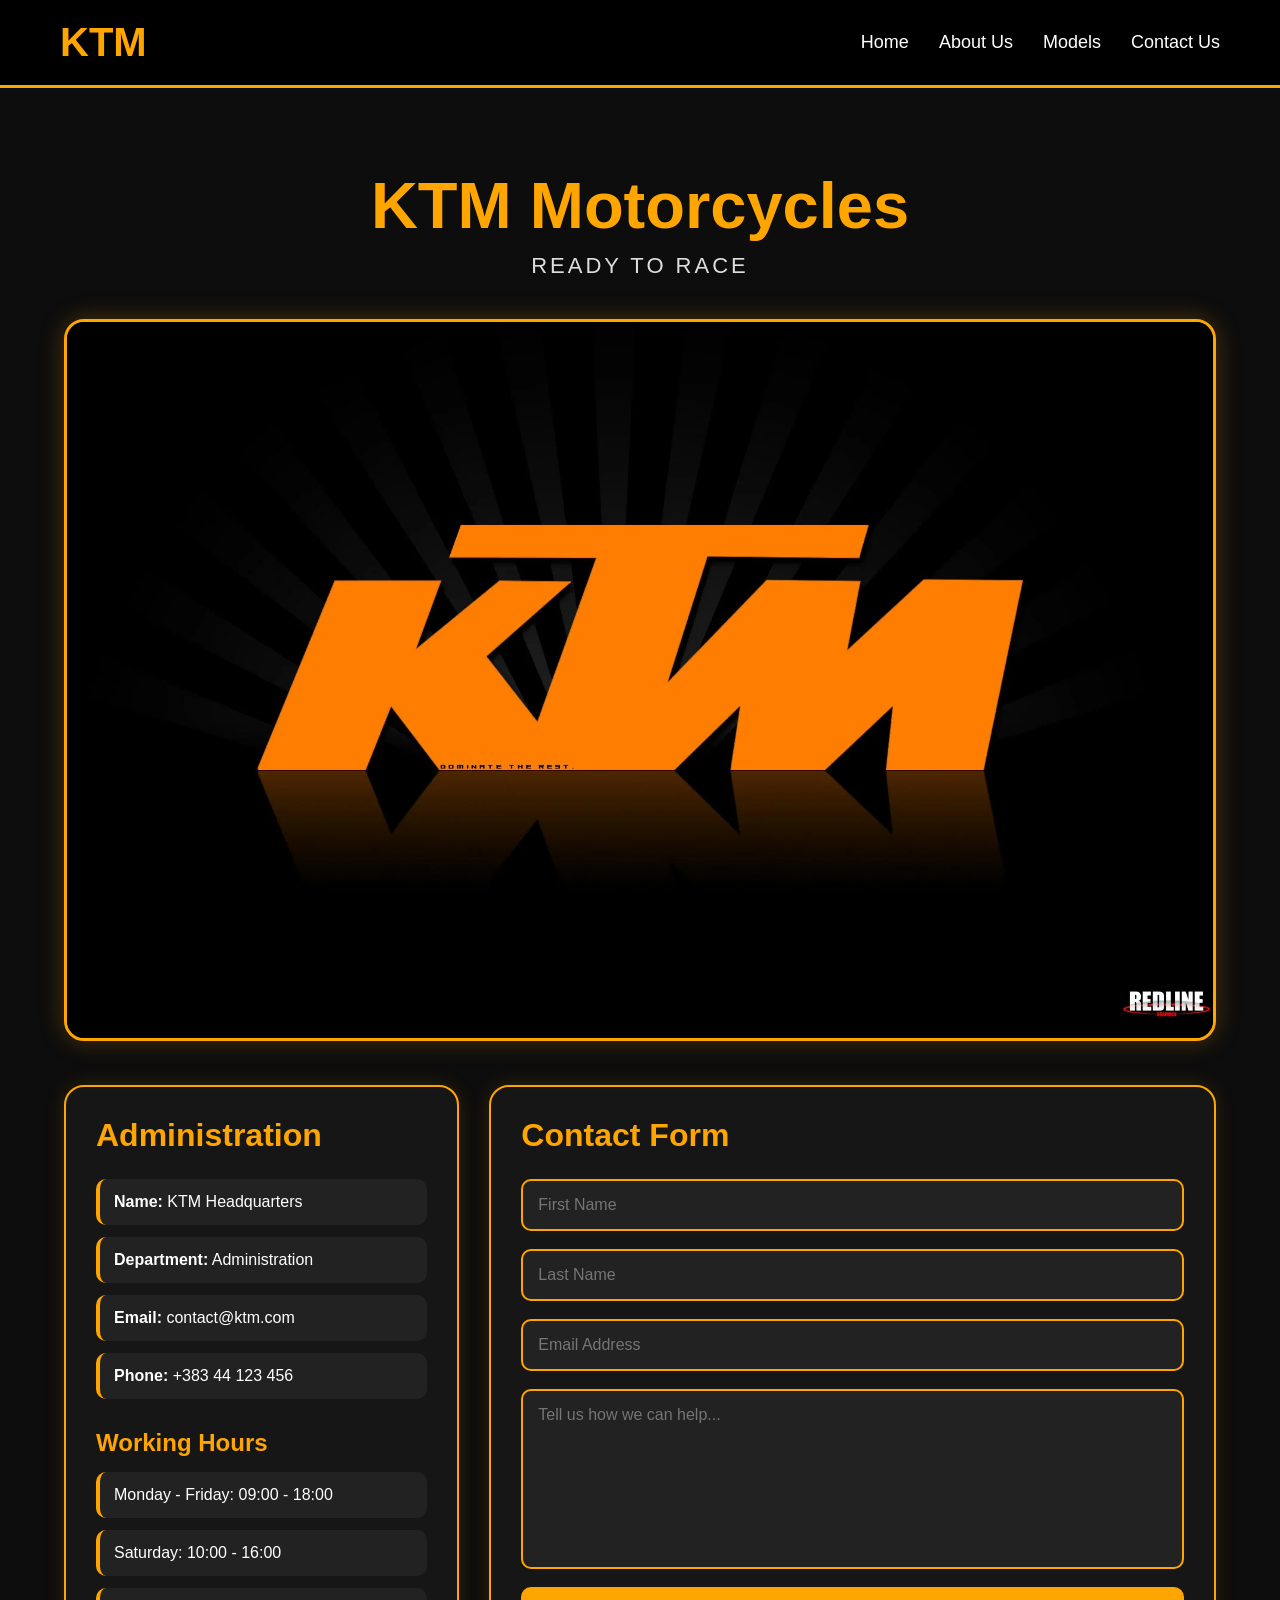
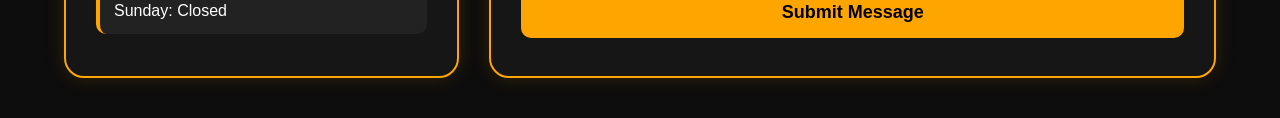
==== commit 1ef88a82: "ensar" ====
--- a/Ensar/index.html
+++ b/Ensar/index.html
@@ -6,8 +6,8 @@
     <title>KTM Contact Page</title>
     <link rel="stylesheet" href="style.css">
 </head>
+<body>
 
-<body>
 
     <nav class="navbar">
         <div class="logo">KTM</div>
@@ -20,37 +20,42 @@
         </ul>
     </nav>
 
+  
     <section class="hero">
         <h1>KTM Motorcycles</h1>
         <p>READY TO RACE</p>
     </section>
 
+
+    <div class="hero-image">
+        <img src="images/IMAGE.webp" alt="KTM Motorcycle">
+    </div>
+
+
     <div class="container">
 
+  
         <div class="info-box">
 
             <h2>Administration</h2>
 
             <div class="admin-info">
-
                 <p><strong>Name:</strong> KTM Headquarters</p>
                 <p><strong>Department:</strong> Administration</p>
                 <p><strong>Email:</strong> contact@ktm.com</p>
                 <p><strong>Phone:</strong> +383 44 123 456</p>
-
             </div>
 
             <h3>Working Hours</h3>
 
             <div class="admin-info">
-
                 <p>Monday - Friday: 09:00 - 18:00</p>
                 <p>Saturday: 10:00 - 16:00</p>
                 <p>Sunday: Closed</p>
-
             </div>
 
         </div>
+
 
         <div class="form-section">
 
@@ -69,21 +74,6 @@
             </form>
 
         </div>
-    <div id="hero">
-        <nav>
-      <div class="logo">RIDEFORCE</div>
-      <ul>
-        <li><a href="../ledion/">Home</a></li>
-        <li><a href="../Onida/">About</a></li>
-        <li><a href="../Maida/" class="active">Models</a></li>
-        <li><a href="../Ensar/">Contacts</a></li>
-      </ul>
-    </nav>
-        <img src="images/IMAGE.webp" alt="KMT">
-          <ul>
-       
-             <section class="contact-section">
-    <h2>Contact Us</h2>
 
     </div>
 
--- a/Ensar/style.css
+++ b/Ensar/style.css
@@ -48,10 +48,9 @@
 }
 
 
-
 .hero{
     text-align:center;
-    padding:80px 20px;
+    padding:80px 20px 40px;
 }
 
 .hero h1{
@@ -68,6 +67,22 @@
 
 
 
+.hero-image{
+    width:100%;
+    text-align:center;
+    margin-bottom:40px;
+}
+
+.hero-image img{
+    width:90%;
+    max-width:1200px;
+    height:auto;
+    border-radius:20px;
+    border:3px solid orange;
+    box-shadow:0 0 25px rgba(255,165,0,.25);
+}
+
+
 .container{
     width:90%;
     max-width:1400px;
@@ -76,7 +91,6 @@
     gap:30px;
     align-items:stretch;
 }
-
 
 
 .info-box{
@@ -116,7 +130,6 @@
 }
 
 
-
 .form-section{
     flex:2;
     background:#161616;
@@ -136,7 +149,6 @@
     display:flex;
     flex-direction:column;
     gap:18px;
-    width:100%;
 }
 
 #contactForm input,
@@ -180,6 +192,25 @@
 }
 
 
+.info-box,
+.form-section{
+    animation:float 3s ease-in-out infinite;
+}
+
+@keyframes float{
+    0%{
+        transform:translateY(0);
+    }
+
+    50%{
+        transform:translateY(-10px);
+    }
+
+    100%{
+        transform:translateY(0);
+    }
+}
+
 
 @media(max-width:900px){
 
@@ -198,6 +229,10 @@
         font-size:42px;
     }
 
+    .hero-image img{
+        width:95%;
+    }
+
     .container{
         flex-direction:column;
     }
@@ -206,22 +241,4 @@
     .form-section{
         width:100%;
     }
-}
-.info-box,
-.form-section{
-    animation:float 3s ease-in-out infinite;
-}
-
-@keyframes float{
-    0%{
-        transform:translateY(0);
-    }
-
-    50%{
-        transform:translateY(-12px);
-    }
-
-    100%{
-        transform:translateY(0);
-    }
 }
